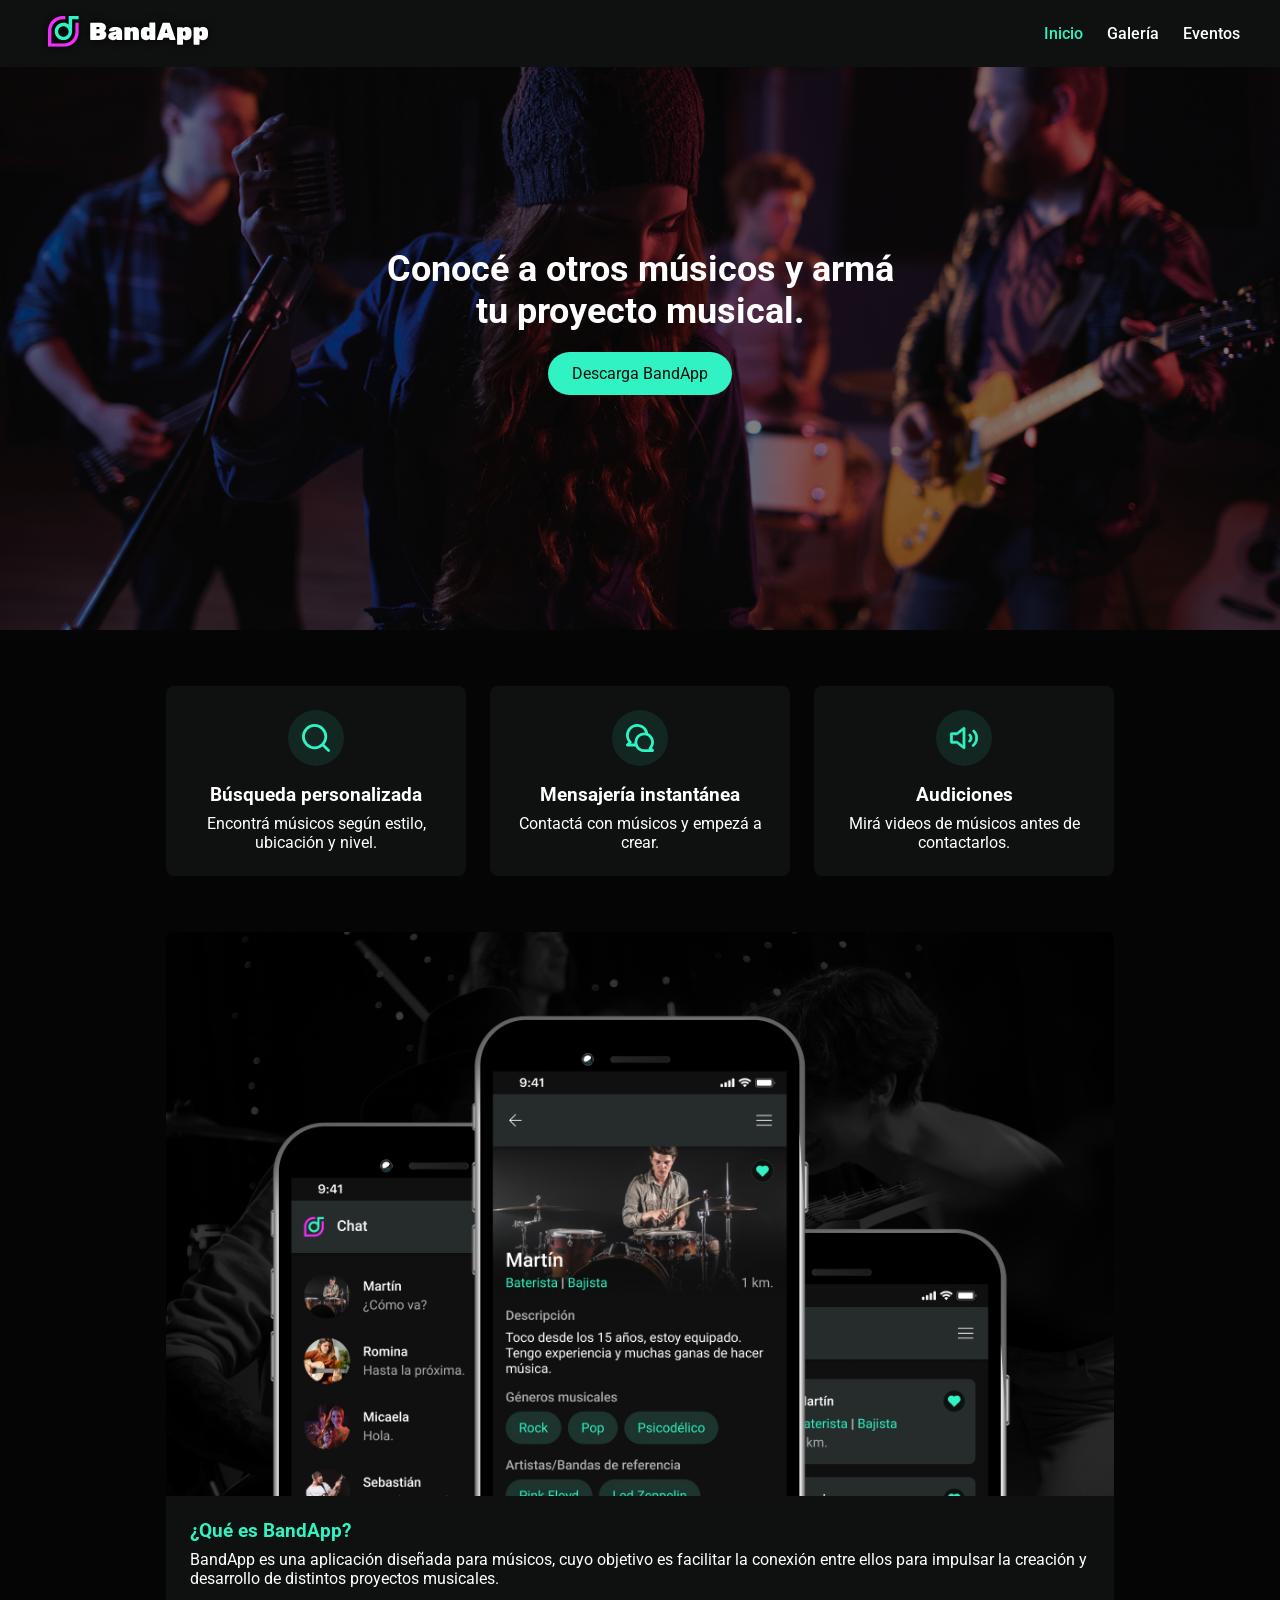
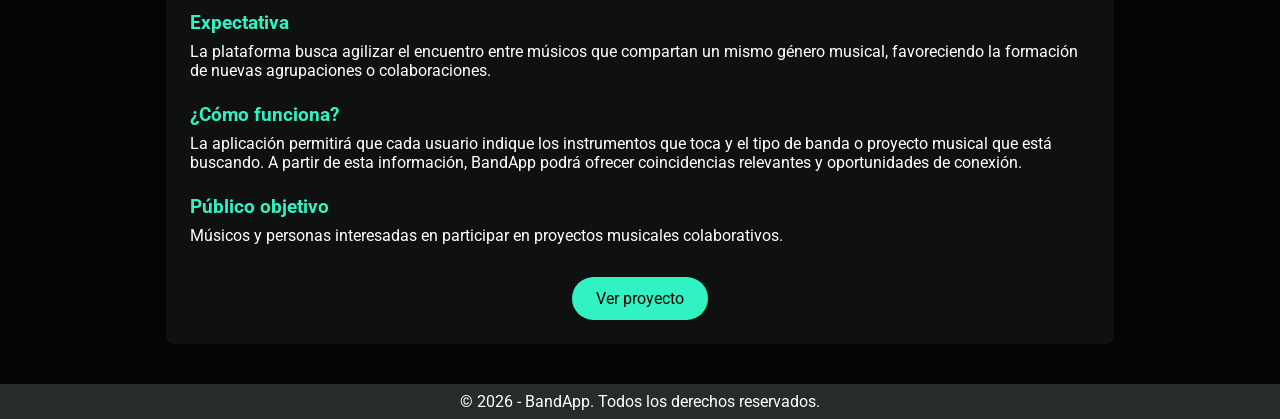
==== index.html @ 4aa21743 "Add files via upload" ====
<!DOCTYPE html>
<html lang="es">
<head>
  <meta charset="UTF-8" />
  <meta name="viewport" content="width=device-width, initial-scale=1.0"/>
  <link href="https://fonts.googleapis.com/css2?family=Roboto:ital,wght@0,100..900;1,100..900&display=swap" rel="stylesheet">
  <title>BandApp</title>
  <link rel="stylesheet" href="css/styles.css">
</head>
<body>

  <!-- HEADER -->
<header class="header">
  <nav class="nav">
    <div class="logo"> <img src="img/Logo.svg" alt="BandApp"></div>
    <ul class="nav-links">
      <li><a href="#" style="color:#30F2C3;">Inicio</a></li>
      <li><a href="sections/galeria.html">Galería</a></li>
      <li><a href="sections/eventos.html">Eventos</a></li>
    </ul>
  </nav>
</header>

<!-- BANNER -->
<section class="banner">
  <div class="banner-content">
    <h1>Conocé a otros músicos y armá tu proyecto musical.</h1>
    <a href="#" class="btn-primary">Descarga BandApp</a>
  </div>
</section>

<!-- CARDS -->
<section class="cards">
  <div class="card">
    <div class="icon"><img src="img/u_search.svg" alt="Búsqueda personalizada" width="56px"></div>
    <h3>Búsqueda personalizada</h3>
    <p>Encontrá músicos según estilo, ubicación y nivel.</p>
  </div>
  <div class="card">
    <div class="icon"> <img src="img/u_chat.svg" alt="Mensajería instantanea" width="56px"> </div>
    <h3>Mensajería instantánea</h3>
    <p>Contactá con músicos y empezá a crear.</p>
  </div>
  <div class="card">
    <div class="icon"> <img src="img/u_volume.svg" alt="Audiciones" width="56px"> </div>
    <h3>Audiciones</h3>
    <p>Mirá videos de músicos antes de contactarlos.</p>
  </div>
</section>

<!-- INFO -->
  <div class="info">
    <img id="mockup"src="img/mockup.jpg" alt="Mockup">
      <div class="info-text">
        <h3 id="info-title">¿Qué es BandApp?</h3>
        <p id="info-description">BandApp es una aplicación diseñada para músicos, cuyo objetivo es facilitar la conexión entre ellos para impulsar la creación y desarrollo de distintos proyectos musicales.</p>
        <h3 id="info-title">Expectativa</h3>
        <p id="info-description">La plataforma busca agilizar el encuentro entre músicos que compartan un mismo género musical, favoreciendo la formación de nuevas agrupaciones o colaboraciones.</p>
        <h3 id="info-title">¿Cómo funciona?</h3>
        <p id="info-description">La aplicación permitirá que cada usuario indique los instrumentos que toca y el tipo de banda o proyecto musical que está buscando. A partir de esta información, BandApp podrá ofrecer coincidencias relevantes y oportunidades de conexión.</p>
        <h3 id="info-title">Público objetivo</h3>
        <p id="info-description">Músicos y personas interesadas en participar en proyectos musicales colaborativos.</p>
      <div class="btn-project-div"><a href="https://www.behance.net/gallery/123194795/BandApp-Diseno-UX-UI" target="_blank" class="btn-project">Ver proyecto</a></div>
    </div>
  </div>

<!-- FOOTER -->
<footer class="footer">
  <p>© 2026 - BandApp. Todos los derechos reservados.</p>
</footer>

</body>
</html>
---- css/styles.css ----
* {
  margin: 0;
  padding: 0;
  box-sizing: border-box;
  font-family: "Roboto", sans-serif;
}

body {
  background-color: #050505;
}

/* HEADER */
.header {
  background: #0F1010;
  padding: 8px 40px;
  position: fixed;
  width: 100%;
}

.nav {
  display: flex;
  align-items: center;
  justify-content: space-between;
  position: relative;
}

.nav-links {
  display: flex;
  gap: 24px;
  list-style: none;
}

.nav-links a {
  color: #fff;
  text-decoration: none;
  font-weight: 500;
}

.nav-links a:hover {
  color: #30F2C3;
  text-decoration: none;
  font-weight: 500;
}

/* BANNER */
.banner {
  height: 70vh;
  background-image: linear-gradient(
      0deg,
      rgba(0,0,0,0.5),
      rgba(0,0,0,0.5)
  ),
  url("../img/hero.jpg");
  background-repeat: no-repeat;
  background-size: cover;
  background-position: center center;
  display: flex;
  align-items: center;
  justify-content: center;
}

.banner-content {
  padding: 40px;
  text-align: center;
  color: #fff;
  max-width: 600px;
}

.banner-content h1 {
  font-size: 36px;
  margin-bottom: 32px;
}

.btn-primary {
  background: #30F2C3;
  color: #0F1010;
  padding: 12px 24px;
  text-decoration: none;
  border-radius: 9999px;
}

.btn-primary:hover {
  background: #0ed8a5;
}

.btn-project-div {
  margin-top: 32px;
  width: 100%;
  display: flex;
  align-items: center;
  justify-content: center;
}

.btn-project {
  background: #30F2C3;
  color: #050505;
  padding: 12px 24px;
  text-decoration: none;
  border-radius: 9999px;
}

.btn-project:hover {
  background: #0ed8a5;
}

/* CARDS */
.cards {
  display: flex;
  gap: 24px;
  padding: 56px 24px;
  justify-content: center;
  background-color: #050505;
}

.card {
  background: #0F1010;
  color: #fff;
  padding: 24px;
  text-align: center;
  border-radius: 8px;
  width: 300px;
}

.icon {
  font-size: 40px;
  margin-bottom: 8px;
}

.card h3 {
  margin-bottom: 8px;
}

/* INFO */
.info {
  display: flex;
  align-items: center;
  background: #050505;
  align-items: center;
  display: flex;
  flex-direction: column;
  padding-left: 24px;
  padding-right: 24px;
}

#mockup {
  display: flex;
  border-radius: 8px 8px 0px 0px;
  width: 90%;
  max-width: 948px;
}

.info-text {
  background: #0F1010;
  color: #fff;
  padding-right: 24px;
  padding-left: 24px;
  padding-bottom: 24px;
  width: 90%;
  max-width: 948px;
  margin-bottom: 40px;
  border-radius: 0px 0px 8px 8px;
}

#info-title {
  padding-top: 24px;
  color: #30F2C3;
}

#info-description {
  padding-top: 8px;
}

/* GALERY */
#section-galery {
  display: flex;
  flex-direction: column;
  align-items: center;
  padding: 96px 24px 40px 24px;
  background: #050505;
}

.galery-list {
  display: flex;
  gap: 8px;
  justify-content: center;
  background-color: #050505;
  padding-bottom: 8px;
  width: 100%;
  max-width: 1500px;
  list-style: none;
}

#photo {
  width: 100%;
  height: 100%;
  border-radius: 8px;
  object-fit: cover;
}

/* EVENTS */
.events {
  padding: 96px 24px 24px 24px;
}

.two-events {
  display: flex;
  flex-direction: row;
  gap: 24px;
}

.event-content {
  padding-top: 80px;
  display: flex;
  flex-direction: row;
  padding: 24px;
  background-color: #0F1010;
  border-radius: 8px;
  margin-bottom: 24px;
  width: 50%;
}

#info-cta {
  display: flex;
  flex-direction: column;
  padding-left: 24px;
  justify-content: space-between;
}

.event-info {
  display: flex;
  flex-direction: column;
  color: #fff;
  list-style: none;
  gap: 8px;
  padding-top: 24px;
}

.flyer {
  width: 150px;
  min-width: 150px;
  height: 200px;
  min-height: 200px;
  object-fit: cover;
  border-radius: 8px;
}


/* FOOTER */
.footer {
  background: #262C2B;
  color: #fff;
  text-align: center;
  padding: 8px;
}

/* RESPONSIVE */
@media (max-width: 768px) {
  .header {
    position: static;
    width: 100%;
  }

  .nav {
    display: flex;
    flex-direction: column;
    align-items: center;
    
  }
  .nav-links {
    display: flex;
    flex-direction: row;
    align-items: center;
    position: relative;
    gap: 16px;
    left: 0;
    width: 100%;
    padding: 8px 0px;
  }

  .nav-links {
    display: flex;
    flex-direction: column;
    align-items: center;
  }

  .banner-content h1 {
    font-size: 24px;
  }

  .banner {
    height: 400px;
  }

  .cards {
    flex-direction: column;
    align-items: center;
    width: 100%;
    padding: 48px 24px;
  }

  .card {
    width: 100%;
    max-width: none;
  }
  
  .card p {
    margin-bottom: 0px;
  }

  .info {
    padding-top: 0px;
  }

  #mockup {
    width: 100%;
    padding: 0px;
    min-width: auto;
  }

  .info-text {
    width: 100%;
    min-width: auto;
  }

  #section-galery {
    padding: 24px;
  }

  .galery-list {
    display: flex;
    flex-direction: column;
    justify-content: center;
  }
  
  .event-content {
    display: flex;
    flex-direction: row;
    justify-content: left;
    width: 100%;
  }

  #photo {
    width: 100%;
    height: 400px;
    object-fit: cover;
  }
  .two-events {
    display: flex;
    flex-direction: column;
    gap: 0px;
  }

  .events {
    padding-top: 24px;
    padding-bottom: 16px;
  }
}
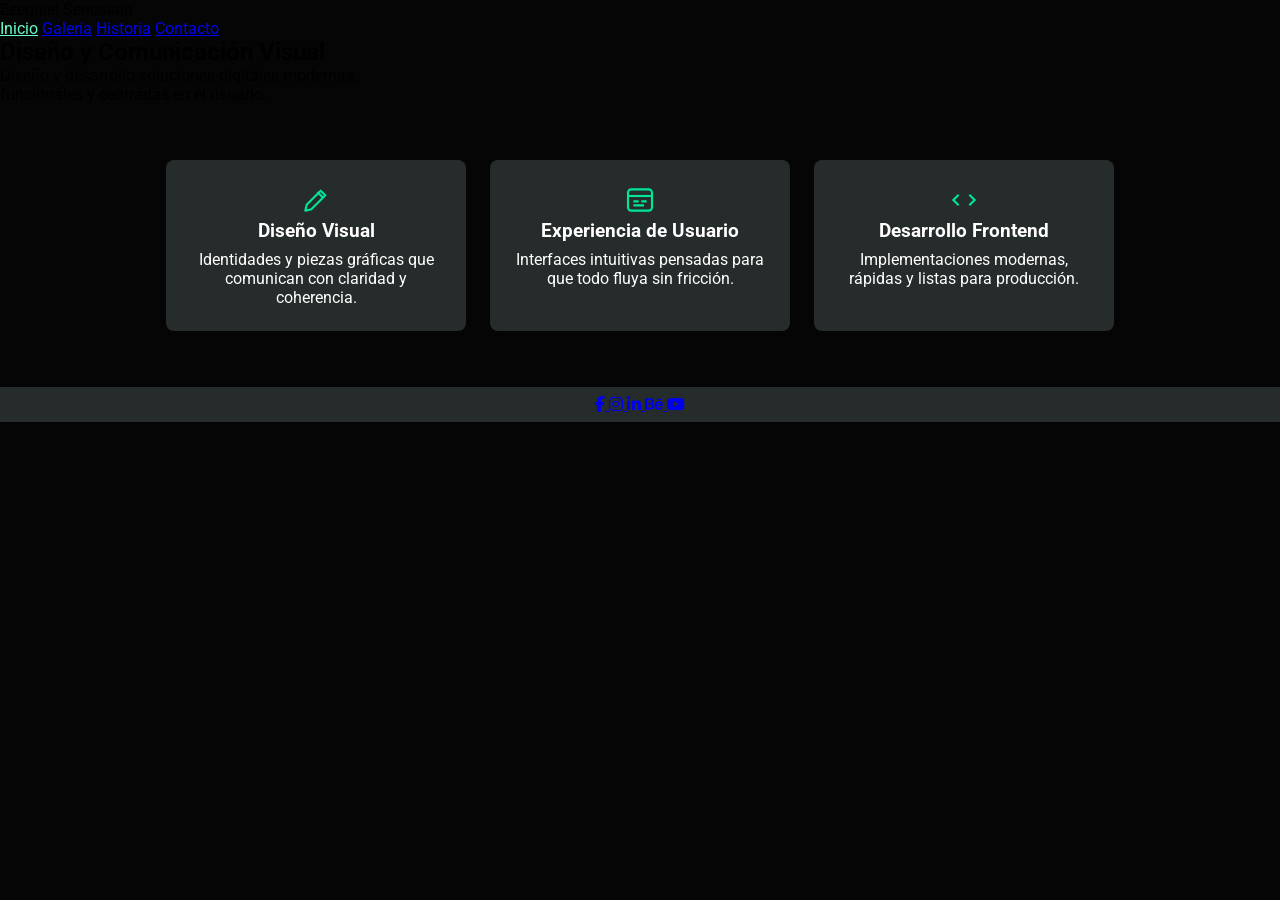
==== commit b524bc4b: "Update index.html" ====
--- a/index.html
+++ b/index.html
@@ -1,73 +1,105 @@
 <!DOCTYPE html>
 <html lang="es">
+
 <head>
-  <meta charset="UTF-8" />
-  <meta name="viewport" content="width=device-width, initial-scale=1.0"/>
-  <link href="https://fonts.googleapis.com/css2?family=Roboto:ital,wght@0,100..900;1,100..900&display=swap" rel="stylesheet">
-  <title>BandApp</title>
+  <meta charset="UTF-8">
+  <meta name="viewport" content="width=device-width, initial-scale=1.0">
+  <title>Ezequiel Senosiain</title>
+  <link href="https://fonts.googleapis.com/css2?family=Roboto:wght@300;400;500;700&display=swap" rel="stylesheet">
   <link rel="stylesheet" href="css/styles.css">
+  <link rel="stylesheet" href="https://cdnjs.cloudflare.com/ajax/libs/font-awesome/6.5.0/css/all.min.css">
 </head>
+
 <body>
+  <header class="navbar">
+    <div class="navbar__container">
+      <div class="navbar__logo">
+        Ezequiel Senosiain
+      </div>
+      <nav class="navbar__menu">
+        <a href="#" style="color:#66FFCC">Inicio</a>
+        <a href="sections/galeria.html">Galería</a>
+        <a href="sections/historia.html">Historia</a>
+        <a href="sections/contacto.html">Contacto</a>
+      </nav>
+      <div class="navbar__toggle">
+        <span></span>
+        <span></span>
+        <span></span>
+      </div>
+    </div>
+  </header>
 
-  <!-- HEADER -->
-<header class="header">
-  <nav class="nav">
-    <div class="logo"> <img src="img/Logo.svg" alt="BandApp"></div>
-    <ul class="nav-links">
-      <li><a href="#" style="color:#30F2C3;">Inicio</a></li>
-      <li><a href="sections/galeria.html">Galería</a></li>
-      <li><a href="sections/eventos.html">Eventos</a></li>
-    </ul>
-  </nav>
-</header>
+  <main>
+    <section class="hero">
+      <div class="hero__content">
+        <h1 class="hero__title">Diseño y Comunicación Visual</h1>
+        <p class="hero__text">Diseño y desarrollo soluciones digitales modernas,<br>funcionales y centradas en el usuario.</p>
+      </div>
+    </section>
 
-<!-- BANNER -->
-<section class="banner">
-  <div class="banner-content">
-    <h1>Conocé a otros músicos y armá tu proyecto musical.</h1>
-    <a href="#" class="btn-primary">Descarga BandApp</a>
-  </div>
-</section>
+    <section class="services">
+      <div class="cards">
 
-<!-- CARDS -->
-<section class="cards">
-  <div class="card">
-    <div class="icon"><img src="img/u_search.svg" alt="Búsqueda personalizada" width="56px"></div>
-    <h3>Búsqueda personalizada</h3>
-    <p>Encontrá músicos según estilo, ubicación y nivel.</p>
-  </div>
-  <div class="card">
-    <div class="icon"> <img src="img/u_chat.svg" alt="Mensajería instantanea" width="56px"> </div>
-    <h3>Mensajería instantánea</h3>
-    <p>Contactá con músicos y empezá a crear.</p>
-  </div>
-  <div class="card">
-    <div class="icon"> <img src="img/u_volume.svg" alt="Audiciones" width="56px"> </div>
-    <h3>Audiciones</h3>
-    <p>Mirá videos de músicos antes de contactarlos.</p>
-  </div>
-</section>
+        <div class="card">
+          <div class="icon-box">
+            <svg width="32" height="32" viewBox="0 0 24 24" fill="none">
+              <path d="M4 20L8.5 19L19 8.5L15.5 5L5 15.5L4 20Z" stroke="#00E699" stroke-width="1.6" stroke-linejoin="round" />
+              <path d="M13.5 6.5L17 10" stroke="#00E699" stroke-width="1.6" stroke-linecap="round" />
+            </svg>
+          </div>
+          <h3>Diseño Visual</h3>
+          <p>Identidades y piezas gráficas que comunican con claridad y coherencia.</p>
+        </div>
 
-<!-- INFO -->
-  <div class="info">
-    <img id="mockup"src="img/mockup.jpg" alt="Mockup">
-      <div class="info-text">
-        <h3 id="info-title">¿Qué es BandApp?</h3>
-        <p id="info-description">BandApp es una aplicación diseñada para músicos, cuyo objetivo es facilitar la conexión entre ellos para impulsar la creación y desarrollo de distintos proyectos musicales.</p>
-        <h3 id="info-title">Expectativa</h3>
-        <p id="info-description">La plataforma busca agilizar el encuentro entre músicos que compartan un mismo género musical, favoreciendo la formación de nuevas agrupaciones o colaboraciones.</p>
-        <h3 id="info-title">¿Cómo funciona?</h3>
-        <p id="info-description">La aplicación permitirá que cada usuario indique los instrumentos que toca y el tipo de banda o proyecto musical que está buscando. A partir de esta información, BandApp podrá ofrecer coincidencias relevantes y oportunidades de conexión.</p>
-        <h3 id="info-title">Público objetivo</h3>
-        <p id="info-description">Músicos y personas interesadas en participar en proyectos musicales colaborativos.</p>
-      <div class="btn-project-div"><a href="https://www.behance.net/gallery/123194795/BandApp-Diseno-UX-UI" target="_blank" class="btn-project">Ver proyecto</a></div>
+        <div class="card">
+          <div class="icon-box">
+            <svg width="32" height="32" viewBox="0 0 24 24" fill="none">
+              <rect x="3" y="4" width="18" height="16" rx="2.5" stroke="#00E699" stroke-width="1.6" />
+              <path d="M3 9H21" stroke="#00E699" stroke-width="1.6" />
+              <path d="M7 13H11M13 13H17M7 16H15" stroke="#00E699" stroke-width="1.6" />
+            </svg>
+          </div>
+          <h3>Experiencia de Usuario</h3>
+          <p>Interfaces intuitivas pensadas para que todo fluya sin fricción.</p>
+        </div>
+
+        <div class="card">
+          <div class="icon-box">
+            <svg width="32" height="32" viewBox="0 0 24 24" fill="none">
+              <path d="M8 8L4 12L8 16" stroke="#00E699" stroke-width="1.6" />
+              <path d="M16 8L20 12L16 16" stroke="#00E699" stroke-width="1.6" />
+            </svg>
+          </div>
+          <h3>Desarrollo Frontend</h3>
+          <p>Implementaciones modernas, rápidas y listas para producción.</p>
+        </div>
+
+      </div>
+    </section>
+  </main>
+
+  <footer class="footer">
+    <div class="footer__container">
+      <a href="https://www.facebook.com/ezequiel.senosiain/" target="_blank" class="footer__icon">
+        <i class="fab fa-facebook-f"></i>
+      </a>
+      <a href="https://www.instagram.com/ezesenosiain/" target="_blank" class="footer__icon">
+        <i class="fab fa-instagram"></i>
+      </a>
+      <a href="https://www.linkedin.com/in/ezequiel-senosiain/" target="_blank" class="footer__icon">
+        <i class="fab fa-linkedin-in"></i>
+      </a>
+      <a href="https://www.behance.net/ezesenosiain" target="_blank" class="footer__icon">
+        <i class="fab fa-behance"></i>
+      </a>
+      <a href="https://www.youtube.com/@ezesenosiain" target="_blank" class="footer__icon">
+        <i class="fab fa-youtube"></i>
+      </a>
     </div>
-  </div>
+  </footer>
 
-<!-- FOOTER -->
-<footer class="footer">
-  <p>© 2026 - BandApp. Todos los derechos reservados.</p>
-</footer>
+  <script src="js/script.js"></script>
+</body>
 
-</body>
 </html>
--- a/css/styles.css
+++ b/css/styles.css
@@ -11,10 +11,11 @@
 
 /* HEADER */
 .header {
-  background: #0F1010;
+  background: #262C2B;
   padding: 8px 40px;
   position: fixed;
   width: 100%;
+  box-shadow: 2px 2px 5px rgba(0,0,0,0.5);
 }
 
 .nav {
@@ -57,6 +58,7 @@
   display: flex;
   align-items: center;
   justify-content: center;
+  padding-top: 80px;
 }
 
 .banner-content {
@@ -73,10 +75,11 @@
 
 .btn-primary {
   background: #30F2C3;
-  color: #0F1010;
+  color: #262C2B;
   padding: 12px 24px;
   text-decoration: none;
   border-radius: 9999px;
+  border-style: none;
 }
 
 .btn-primary:hover {
@@ -113,7 +116,7 @@
 }
 
 .card {
-  background: #0F1010;
+  background: #262C2B;
   color: #fff;
   padding: 24px;
   text-align: center;
@@ -138,8 +141,8 @@
   align-items: center;
   display: flex;
   flex-direction: column;
-  padding-left: 24px;
-  padding-right: 24px;
+  padding-left: 16px;
+  padding-right: 16px;
 }
 
 #mockup {
@@ -150,7 +153,7 @@
 }
 
 .info-text {
-  background: #0F1010;
+  background: #262C2B;
   color: #fff;
   padding-right: 24px;
   padding-left: 24px;
@@ -213,7 +216,7 @@
   display: flex;
   flex-direction: row;
   padding: 24px;
-  background-color: #0F1010;
+  background-color: #262C2B;
   border-radius: 8px;
   margin-bottom: 24px;
   width: 50%;
@@ -250,13 +253,13 @@
   background: #262C2B;
   color: #fff;
   text-align: center;
-  padding: 8px;
+  padding: 8px 16px 8px 16px;
 }
 
 /* RESPONSIVE */
 @media (max-width: 768px) {
   .header {
-    position: static;
+    position: fixed;
     width: 100%;
   }
 
@@ -288,14 +291,15 @@
   }
 
   .banner {
-    height: 400px;
+    height: 600px;
+    padding-top: 200px;
   }
 
   .cards {
     flex-direction: column;
     align-items: center;
     width: 100%;
-    padding: 48px 24px;
+    padding: 48px 16px;
   }
 
   .card {
@@ -323,7 +327,7 @@
   }
 
   #section-galery {
-    padding: 24px;
+    padding: 208px 16px 24px 16px;
   }
 
   .galery-list {
@@ -332,6 +336,10 @@
     justify-content: center;
   }
   
+  .events {
+    padding: 208px 16px 16px 16px;
+  }
+
   .event-content {
     display: flex;
     flex-direction: row;
@@ -350,8 +358,8 @@
     gap: 0px;
   }
 
-  .events {
-    padding-top: 24px;
-    padding-bottom: 16px;
-  }
-}+  .flyer {
+    height: 250px;
+    min-height: 250px;
+  }
+}
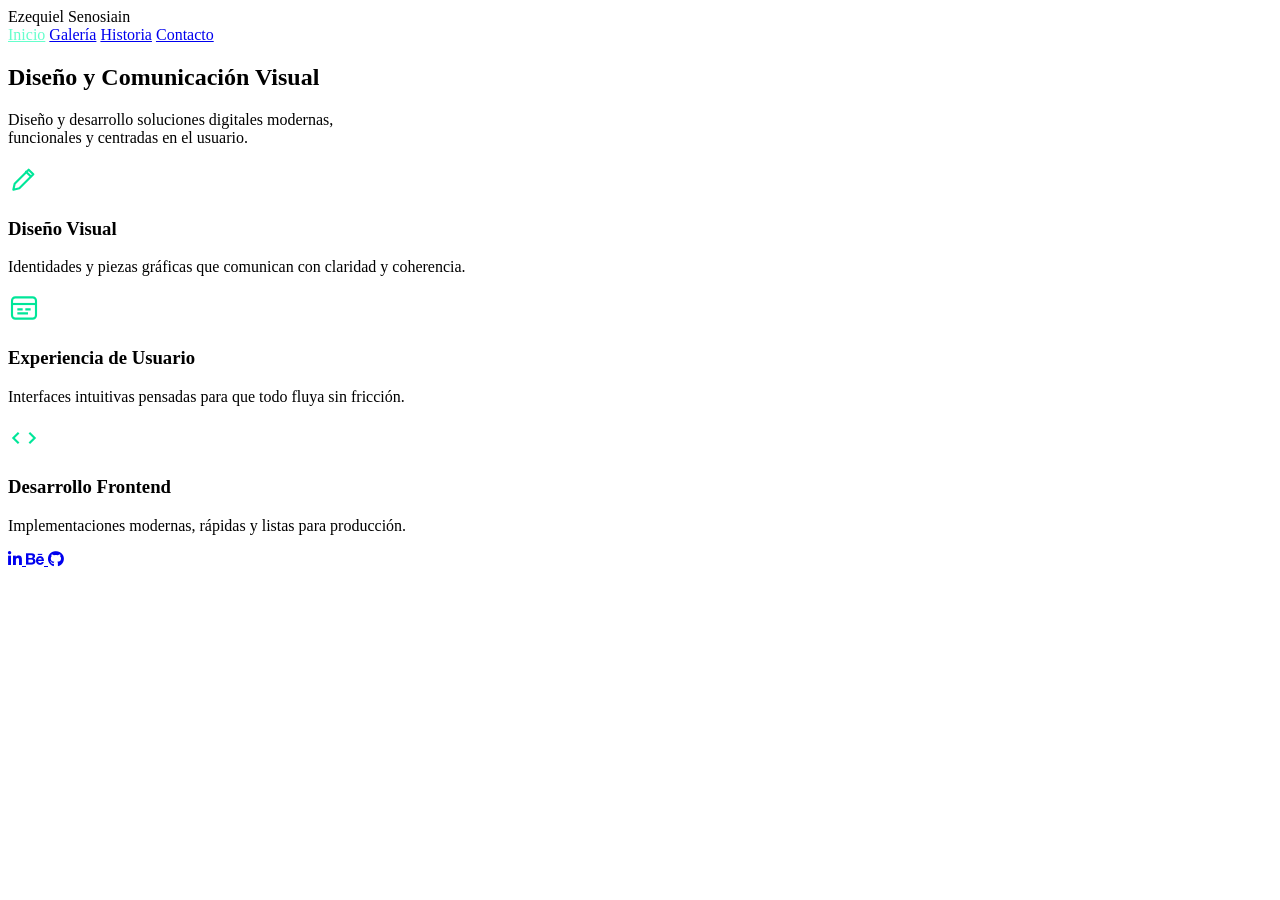
==== commit a4c53248: "Update index.html" ====
--- a/index.html
+++ b/index.html
@@ -79,27 +79,21 @@
     </section>
   </main>
 
-  <footer class="footer">
-    <div class="footer__container">
-      <a href="https://www.facebook.com/ezequiel.senosiain/" target="_blank" class="footer__icon">
-        <i class="fab fa-facebook-f"></i>
-      </a>
-      <a href="https://www.instagram.com/ezesenosiain/" target="_blank" class="footer__icon">
-        <i class="fab fa-instagram"></i>
-      </a>
-      <a href="https://www.linkedin.com/in/ezequiel-senosiain/" target="_blank" class="footer__icon">
-        <i class="fab fa-linkedin-in"></i>
-      </a>
-      <a href="https://www.behance.net/ezesenosiain" target="_blank" class="footer__icon">
-        <i class="fab fa-behance"></i>
-      </a>
-      <a href="https://www.youtube.com/@ezesenosiain" target="_blank" class="footer__icon">
-        <i class="fab fa-youtube"></i>
-      </a>
-    </div>
-  </footer>
+<footer class="footer">
+  <div class="footer__container">
+    <a href="https://www.linkedin.com/in/ezequiel-senosiain/" target="_blank" class="footer__icon">
+      <i class="fab fa-linkedin-in"></i>
+    </a>
+    <a href="https://www.behance.net/ezesenosiain" target="_blank" class="footer__icon">
+       <i class="fab fa-behance"></i>
+    </a>
+    <a href="https://github.com/ezesenosiain" target="_blank" class="footer__icon">
+      <i class="fab fa-github"></i>
+    </a>
+   </div>
+</footer>
 
-  <script src="js/script.js"></script>
+<script src="js/script.js"></script>
 </body>
 
 </html>
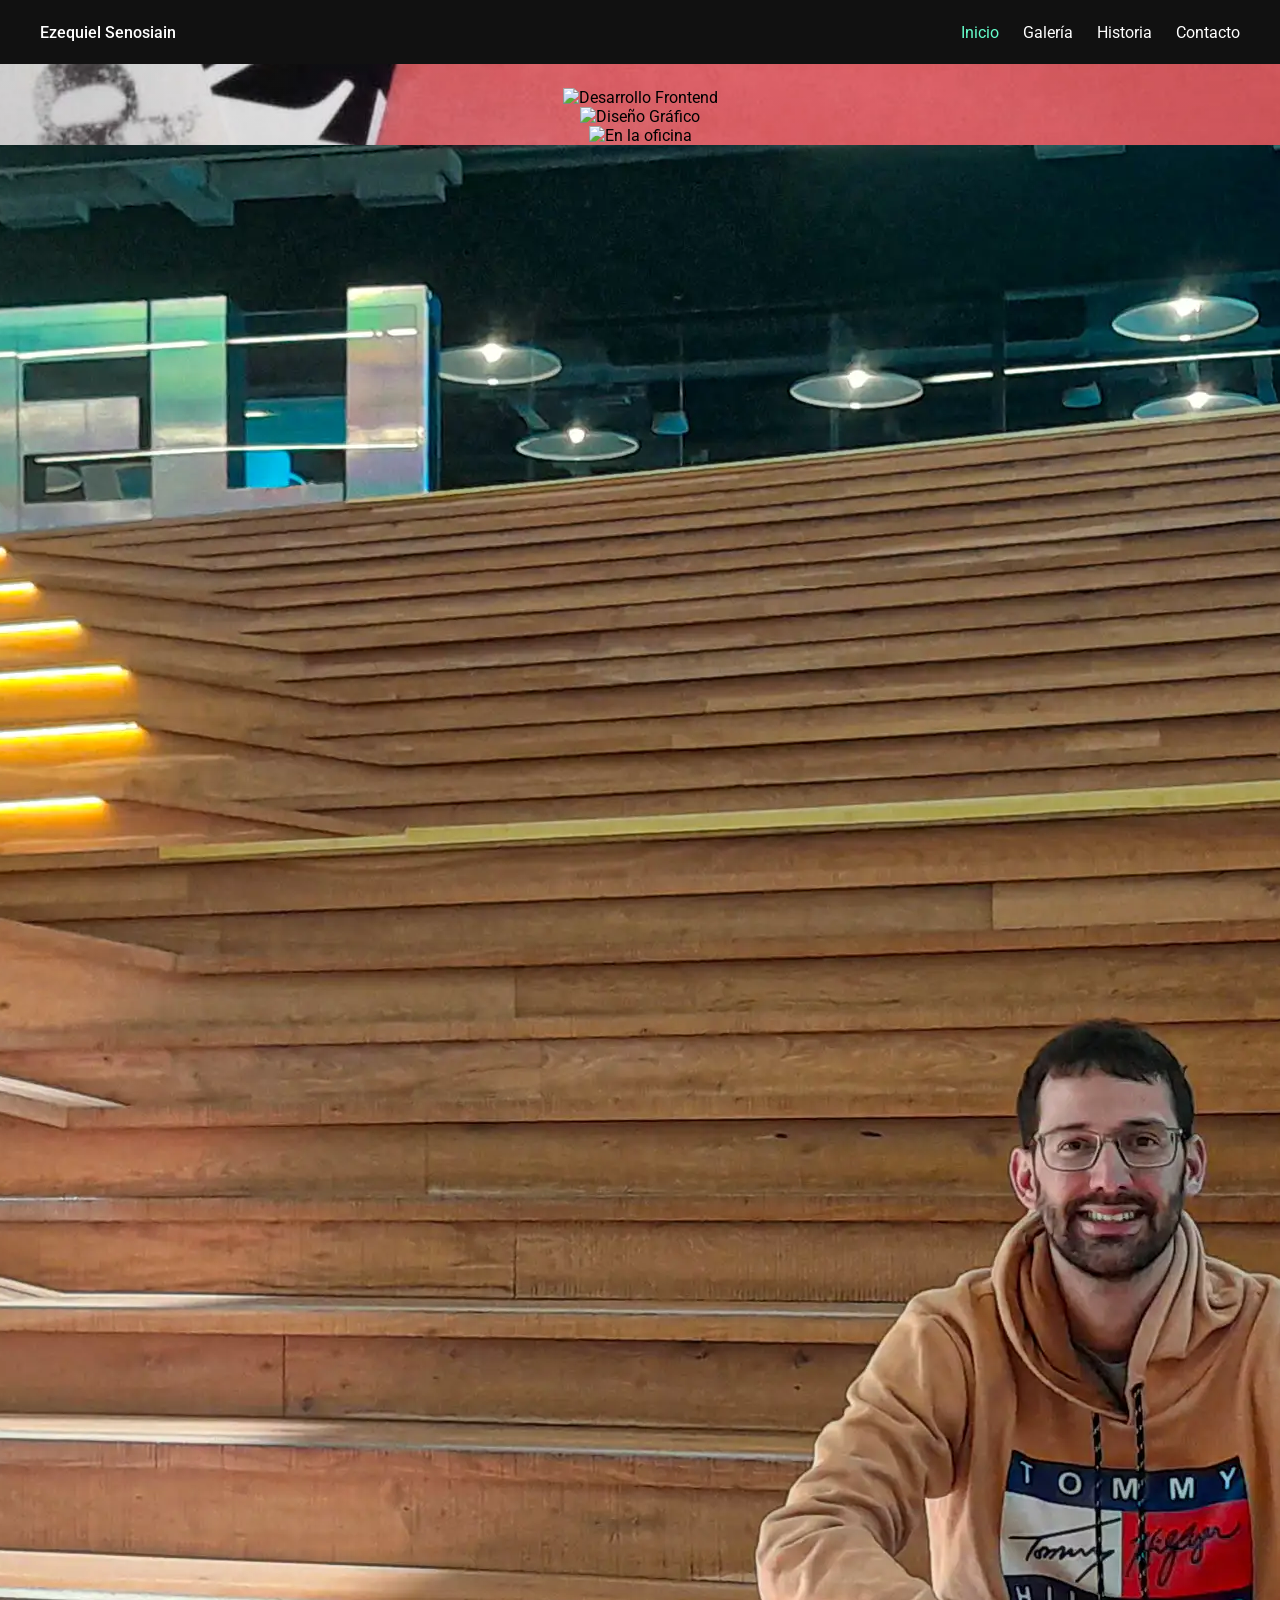
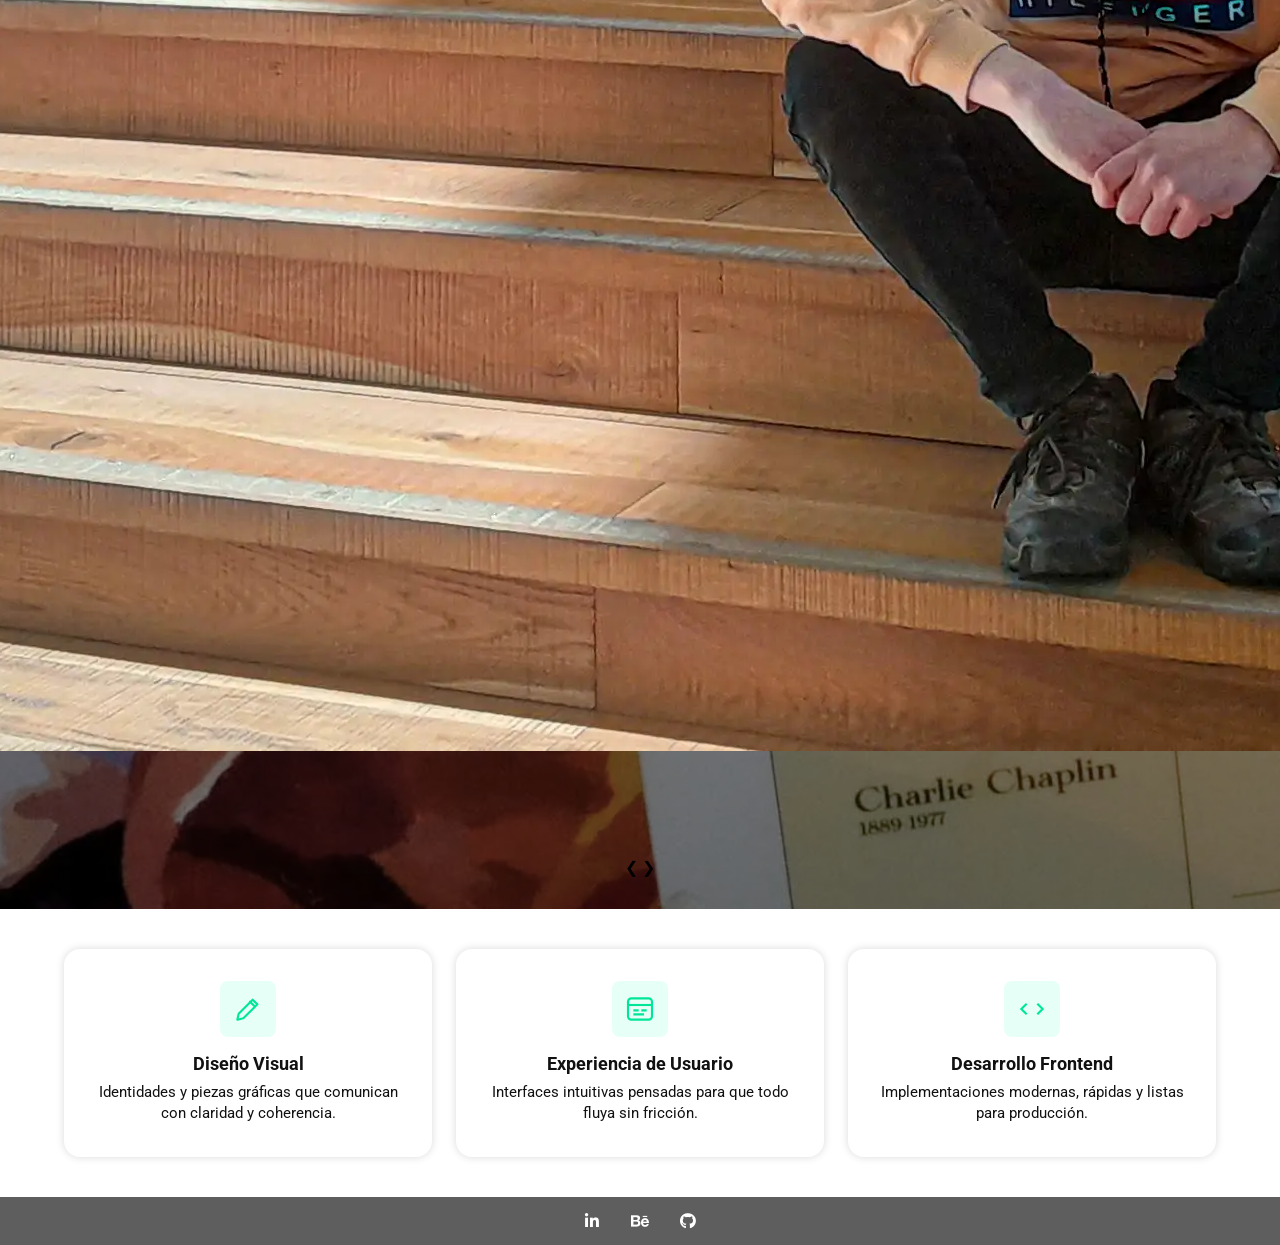
==== commit 02b124a2: "Update index.html" ====
--- a/index.html
+++ b/index.html
@@ -13,9 +13,7 @@
 <body>
   <header class="navbar">
     <div class="navbar__container">
-      <div class="navbar__logo">
-        Ezequiel Senosiain
-      </div>
+      <div class="navbar__logo">Ezequiel Senosiain</div>
       <nav class="navbar__menu">
         <a href="#" style="color:#66FFCC">Inicio</a>
         <a href="sections/galeria.html">Galería</a>
@@ -31,12 +29,41 @@
   </header>
 
   <main>
-    <section class="hero">
+<section class="hero">
+  <div class="hero__slider">
+
+    <div class="hero__slide active">
+      <img src="img/hero1.webp" alt="Desarrollo Frontend">
+    </div>
+
+    <div class="hero__slide">
+      <img src="img/hero2.webp" alt="Diseño Gráfico">
+    </div>
+
+    <div class="hero__slide">
+      <img src="img/hero3.webp" alt="En la oficina">
+    </div>
+    
+    <div class="hero__slide">
+      <img src="img/historia3.webp" alt="En Meli">
+    </div>
+
+    <div class="hero__overlay">
       <div class="hero__content">
         <h1 class="hero__title">Diseño y Comunicación Visual</h1>
-        <p class="hero__text">Diseño y desarrollo soluciones digitales modernas,<br>funcionales y centradas en el usuario.</p>
+        <p class="hero__text">
+          Diseño y desarrollo soluciones digitales modernas, funcionales y centradas en el usuario.
+        </p>
       </div>
-    </section>
+    </div>
+
+    <div class="hero__controls">
+      <span class="hero__prev">&#10094;</span>
+      <span class="hero__next">&#10095;</span>
+    </div>
+
+  </div>
+</section>
 
     <section class="services">
       <div class="cards">
@@ -79,21 +106,21 @@
     </section>
   </main>
 
-<footer class="footer">
-  <div class="footer__container">
-    <a href="https://www.linkedin.com/in/ezequiel-senosiain/" target="_blank" class="footer__icon">
-      <i class="fab fa-linkedin-in"></i>
-    </a>
-    <a href="https://www.behance.net/ezesenosiain" target="_blank" class="footer__icon">
-       <i class="fab fa-behance"></i>
-    </a>
-    <a href="https://github.com/ezesenosiain" target="_blank" class="footer__icon">
-      <i class="fab fa-github"></i>
-    </a>
-   </div>
-</footer>
+  <footer class="footer">
+    <div class="footer__container">
+      <a href="https://www.linkedin.com/in/ezequiel-senosiain/" target="_blank" class="footer__icon">
+        <i class="fab fa-linkedin-in"></i>
+      </a>
+      <a href="https://www.behance.net/ezesenosiain" target="_blank" class="footer__icon">
+        <i class="fab fa-behance"></i>
+      </a>
+      <a href="https://github.com/ezesenosiain" target="_blank" class="footer__icon">
+        <i class="fab fa-github"></i>
+      </a>
+    </div>
+  </footer>
 
-<script src="js/script.js"></script>
+  <script src="js/script.js"></script>
 </body>
 
 </html>
--- a/css/styles.css
+++ b/css/styles.css
@@ -0,0 +1,442 @@
+* {
+  margin: 0;
+  padding: 0;
+  box-sizing: border-box;
+}
+
+html,
+body {
+  height: 100%;
+}
+
+body {
+  font-family: 'Roboto', sans-serif;
+  display: flex;
+  flex-direction: column;
+}
+
+.navbar {
+  background-color: #111111;
+  height: 4rem;
+  padding: 0 2.5rem;
+  display: flex;
+  align-items: center;
+  position: fixed;
+  top: 0;
+  width: 100%;
+  z-index: 1000;
+  transition: transform 0.3s ease;
+}
+
+.navbar.hide {
+  transform: translateY(-100%);
+}
+
+.navbar__container {
+  width: 100%;
+  display: flex;
+  justify-content: space-between;
+  align-items: center;
+}
+
+.navbar__logo {
+  color: #FFFFFF;
+  font-size: 1rem;
+  font-weight: 500;
+}
+
+.navbar__menu {
+  display: flex;
+  gap: 1.5rem;
+  margin-left: auto;
+}
+
+.navbar__menu a {
+  color: #FFFFFF;
+  text-decoration: none;
+  font-size: 1rem;
+  transition: color 0.3s ease;
+}
+
+.navbar__menu a:hover {
+  color: #66FFCC;
+}
+
+.navbar__toggle {
+  display: none;
+  flex-direction: column;
+  cursor: pointer;
+  gap: 5px;
+}
+
+.navbar__toggle span {
+  width: 24px;
+  height: 2px;
+  background-color: #FFFFFF;
+  display: block;
+}
+
+main {
+  flex: 1;
+  margin-top: 3.5rem;
+}
+
+.hero {
+  min-height: calc(70vh - 56px - 80px);
+  background-image: linear-gradient(rgba(0,0,0,0.1),rgba(0,0,0,0.5)), url('../img/hero.webp');
+  background-size: cover;
+  background-position: center;
+  display: flex;
+  align-items: center;
+  justify-content: center;
+  text-align: center;
+  padding: 2rem;
+}
+
+.hero__content {
+  max-width: 600px;
+}
+
+.hero__title {
+  font-size: 3rem;
+  color: #FFFFFF;
+  margin-bottom: 0.5rem;
+}
+
+.hero__text {
+  font-size: 1.25rem;
+  color: #FFFFFF;
+}
+
+.services {
+  margin: 40px 0;
+}
+
+.cards {
+  display: grid;
+  grid-template-columns: repeat(3, 1fr);
+  gap: 24px;
+  max-width: 1200px;
+  margin: 0 auto;
+  padding: 0 24px;
+}
+
+.card {
+  background-color: #FFFFFF;
+  border-radius: 16px;
+  padding: 32px 24px;
+  text-align: center;
+  color: #111111;
+  box-shadow: 0px 0px 8px rgba(0, 0, 0, 0.15);
+}
+
+.icon-box {
+  width: 56px;
+  height: 56px;
+  background-color: #E6FFF7;
+  border-radius: 8px;
+  display: flex;
+  align-items: center;
+  justify-content: center;
+  margin: 0 auto 16px auto;
+}
+
+.card h3 {
+  margin-bottom: 8px;
+  font-size: 1.125rem;
+}
+
+.card p {
+  font-size: 0.95rem;
+  line-height: 1.4;
+}
+
+.gallery {
+  margin: 40px 0;
+}
+
+.gallery__title {
+  text-align: center;
+  color: #111111;
+  margin-bottom: 32px;
+  font-size: 2rem;
+}
+
+.gallery__grid {
+  display: grid;
+  grid-template-columns: repeat(3, 1fr);
+  gap: 24px;
+  max-width: 1200px;
+  margin: 0 auto;
+  padding: 0 24px;
+}
+
+.gallery-card {
+  background-color: #FFFFFF;
+  border-radius: 16px;
+  padding: 16px;
+  text-align: center;
+  color: #111111;
+  box-shadow: 0px 0px 8px rgba(0, 0, 0, 0.15);
+}
+
+.gallery-card__image {
+  width: 100%;
+  aspect-ratio: 1 / 1;
+  overflow: hidden;
+  border-radius: 8px;
+  margin-bottom: 16px;
+}
+
+.gallery-card__image img {
+  width: 100%;
+  height: 100%;
+  object-fit: cover;
+  transition: transform 0.4s ease;
+}
+
+.gallery-card__image:hover img {
+  transform: scale(1.05);
+}
+
+.gallery-card h3 {
+  margin-bottom: 8px;
+  font-size: 1.125rem;
+}
+
+.gallery-card p {
+  font-size: 0.95rem;
+  line-height: 1.4;
+  margin-bottom: 16px;
+}
+
+.gallery-card__button {
+  display: block;
+  width: 100%;
+  height: 48px;
+  background-color: #00CC88;
+  color: #FFFFFF;
+  text-decoration: none;
+  border-radius: 8px;
+  line-height: 48px;
+  transition: background-color 0.3s ease;
+}
+
+.gallery-card__button:hover {
+  background-color: #00E699;
+}
+
+.lightbox {
+  position: fixed;
+  top: 0;
+  left: 0;
+  width: 100%;
+  height: 100%;
+  background-color: rgba(0, 0, 0, 0.8);
+  display: none;
+  align-items: center;
+  justify-content: center;
+  z-index: 2000;
+  padding: 24px;
+}
+
+.lightbox.active {
+  display: flex;
+}
+
+.lightbox__image {
+  max-width: 100%;
+  max-height: 80vh;
+  border-radius: 8px;
+}
+
+.lightbox__close {
+  position: absolute;
+  top: 16px;
+  right: 20px;
+  font-size: 2rem;
+  color: #FFFFFF;
+  cursor: pointer;
+}
+
+.history {
+  margin: 40px 0;
+}
+
+.history__title {
+  text-align: center;
+  color: #111111;
+  margin-bottom: 32px;
+  font-size: 2rem;
+}
+
+.history__container {
+  max-width: 1200px;
+  margin: 0 auto;
+  padding: 0 24px;
+}
+
+.history__cover {
+  width: 100%;
+  margin-bottom: 32px;
+}
+
+.history__cover img {
+  width: 100%;
+  height: 300px;
+  object-fit: cover;
+  border-radius: 8px;
+  display: block;
+}
+
+.history__bio {
+  display: flex;
+  align-items: flex-start;
+  gap: 24px;
+  margin: 0 auto 32px auto;
+  max-width: 700px;
+}
+
+.history__avatar {
+  width: 136px;
+  height: 136px;
+  flex-shrink: 0;
+}
+
+.history__avatar img {
+  width: 100%;
+  height: 100%;
+  border-radius: 50%;
+  object-fit: cover;
+}
+
+.history__text {
+  max-width: 600px;
+}
+
+.history__text p {
+  font-size: 0.95rem;
+  line-height: 1.5;
+  color: #111111;
+}
+
+.history__gallery {
+  display: grid;
+  grid-template-columns: repeat(3, 1fr);
+  gap: 24px;
+}
+
+.history__gallery img {
+  width: 100%;
+  height: 200px;
+  aspect-ratio: 1 / 1;
+  object-fit: cover;
+  border-radius: 8px;
+}
+
+.footer {
+  background-color: #5E5E5E;
+  padding: 0.5rem 0;
+  display: flex;
+  justify-content: center;
+}
+
+.footer__container {
+  display: flex;
+  gap: 1rem;
+}
+
+.footer__icon {
+  width: 32px;
+  height: 32px;
+  display: flex;
+  align-items: center;
+  justify-content: center;
+  color: #FFFFFF;
+  text-decoration: none;
+  border-radius: 50%;
+  transition: all 0.3s ease;
+  font-size: 1rem;
+}
+
+.footer__icon:hover {
+  background-color: #FFFFFF;
+  color: #5E5E5E;
+}
+
+@media (max-width: 1024px) {
+  .navbar {
+    padding: 0 1.5rem;
+  }
+
+  .navbar__menu {
+    gap: 1rem;
+  }
+}
+
+.hero__title {
+  font-size: 2.5rem;
+}
+
+@media (max-width: 768px) {
+  .navbar__menu {
+    display: none;
+  }
+
+  .navbar__toggle {
+    display: flex;
+  }
+
+  .navbar__menu.active {
+    display: flex;
+    position: absolute;
+    top: 3.5rem;
+    left: 0;
+    width: 100%;
+    background-color: #111111;
+    flex-direction: column;
+    align-items: center;
+    gap: 1.5rem;
+    padding: 1.5rem 0;
+  }
+
+  .hero {
+    padding: 1.5rem;
+  }
+
+  .hero__title {
+    font-size: 2rem;
+  }
+
+  .hero__text {
+    font-size: 1rem;
+  }
+
+  .cards {
+    grid-template-columns: 1fr;
+    gap: 24px;
+    padding: 0 1.5rem;
+  }
+
+  .card {
+    padding: 24px;
+  }
+
+  .gallery__grid {
+  grid-template-columns: 1fr;
+  gap: 24px;
+  padding: 0 1.5rem;
+}
+
+  .history__bio {
+    flex-direction: column;
+    align-items: center;
+    text-align: center;
+  }
+
+  .history__gallery {
+    grid-template-columns: 1fr;
+  }
+}
+
+
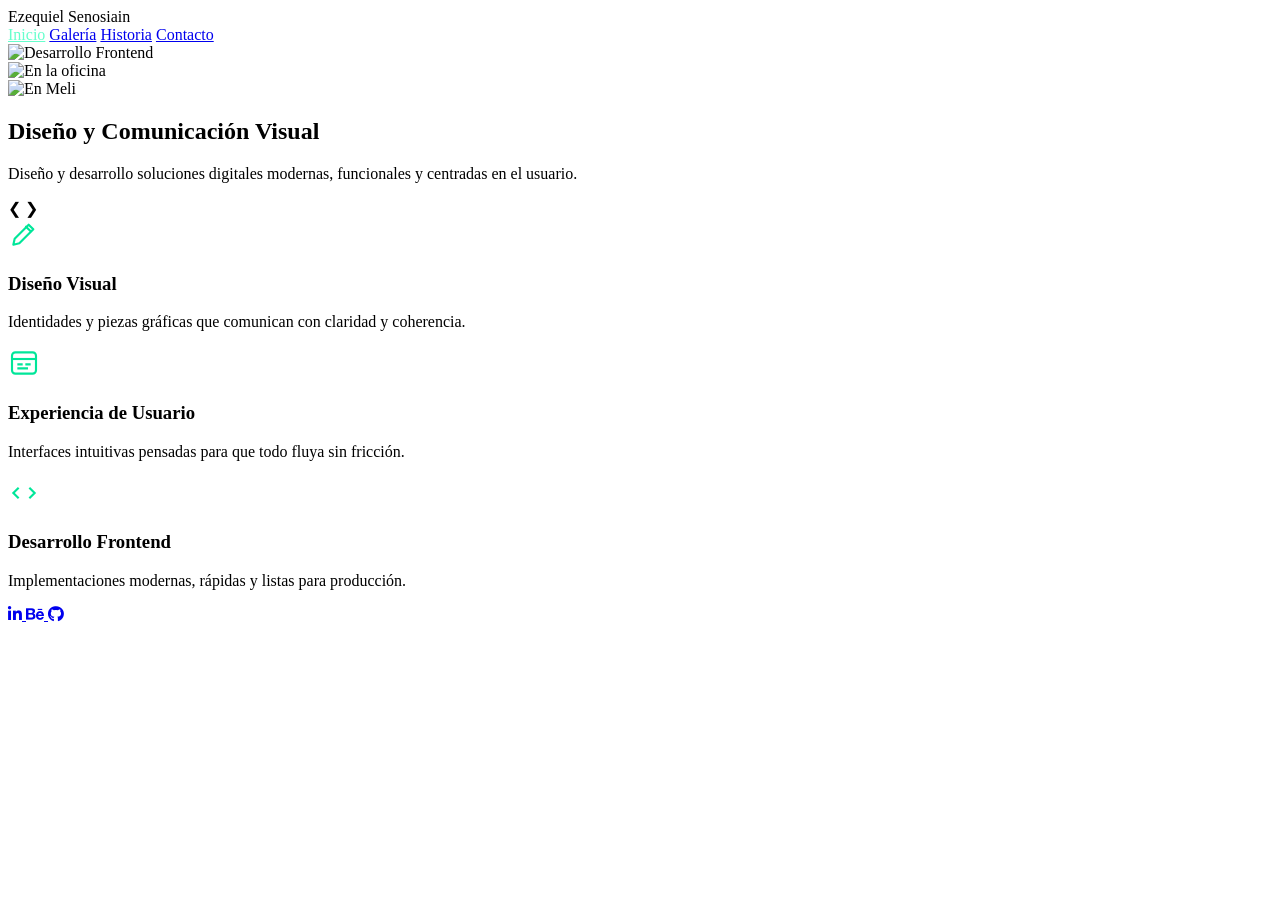
==== commit 5dbb9e2e: "Update index.html" ====
--- a/index.html
+++ b/index.html
@@ -34,10 +34,6 @@
 
     <div class="hero__slide active">
       <img src="img/hero1.webp" alt="Desarrollo Frontend">
-    </div>
-
-    <div class="hero__slide">
-      <img src="img/hero2.webp" alt="Diseño Gráfico">
     </div>
 
     <div class="hero__slide">
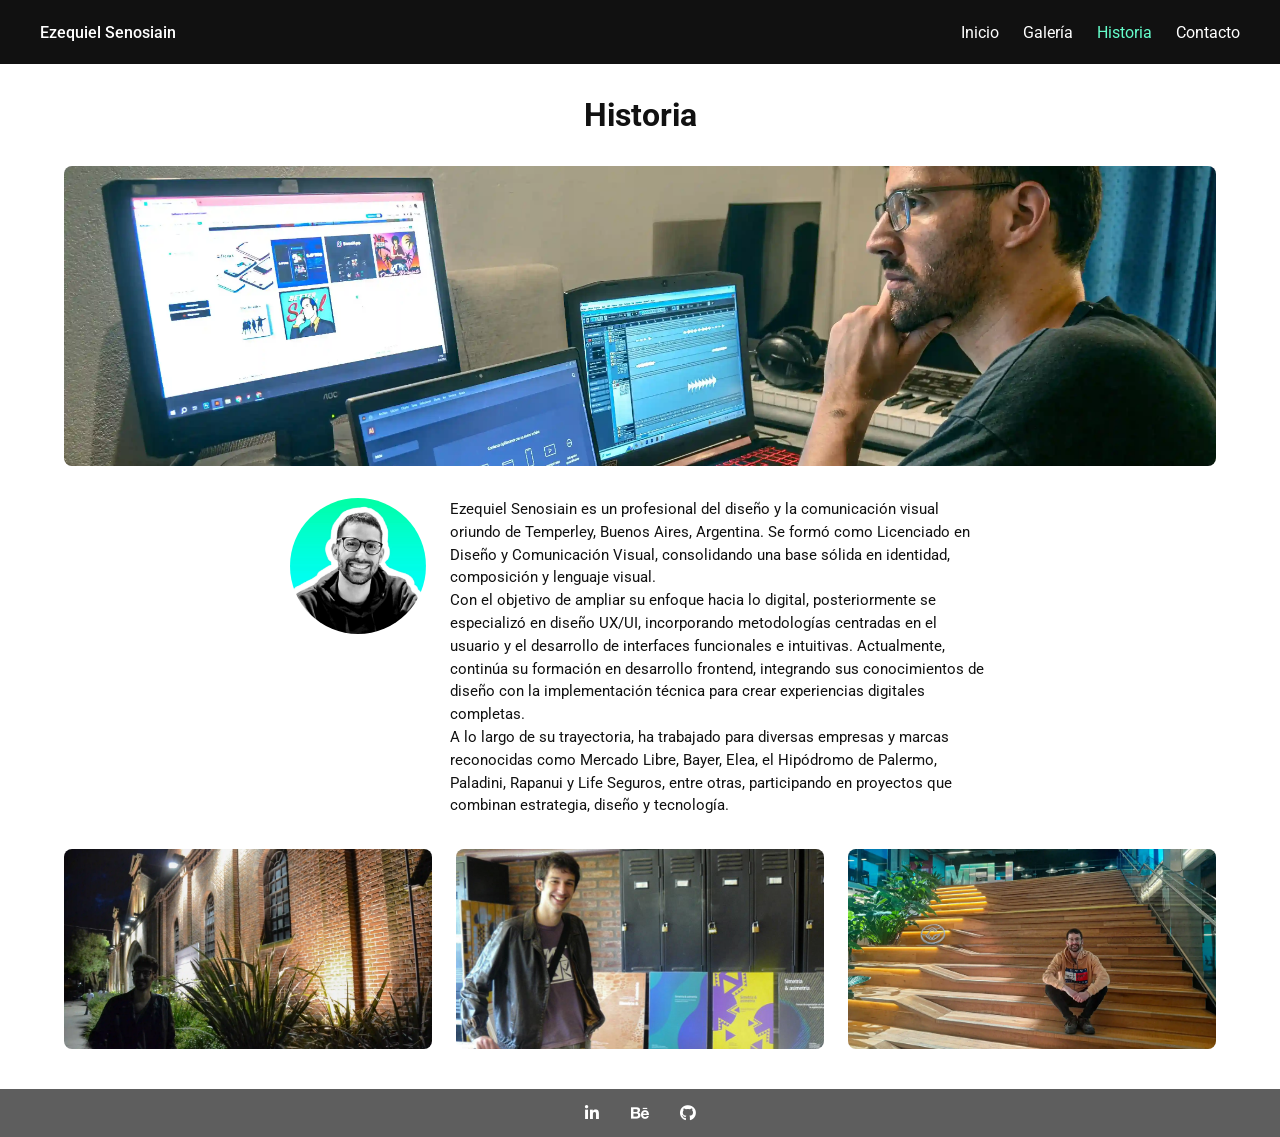
==== commit cd7a8343: "Update index.html" ====
--- a/index.html
+++ b/index.html
@@ -6,19 +6,21 @@
   <meta name="viewport" content="width=device-width, initial-scale=1.0">
   <title>Ezequiel Senosiain</title>
   <link href="https://fonts.googleapis.com/css2?family=Roboto:wght@300;400;500;700&display=swap" rel="stylesheet">
-  <link rel="stylesheet" href="css/styles.css">
+  <link rel="stylesheet" href="../css/styles.css">
   <link rel="stylesheet" href="https://cdnjs.cloudflare.com/ajax/libs/font-awesome/6.5.0/css/all.min.css">
 </head>
 
 <body>
   <header class="navbar">
     <div class="navbar__container">
-      <div class="navbar__logo">Ezequiel Senosiain</div>
+      <div class="navbar__logo">
+        Ezequiel Senosiain
+      </div>
       <nav class="navbar__menu">
-        <a href="#" style="color:#66FFCC">Inicio</a>
-        <a href="sections/galeria.html">Galería</a>
-        <a href="sections/historia.html">Historia</a>
-        <a href="sections/contacto.html">Contacto</a>
+        <a href="../index.html">Inicio</a>
+        <a href="../sections/galeria.html">Galería</a>
+        <a href="#" style="color:#66FFCC">Historia</a>
+        <a href="../sections/contacto.html">Contacto</a>
       </nav>
       <div class="navbar__toggle">
         <span></span>
@@ -28,95 +30,52 @@
     </div>
   </header>
 
-  <main>
-<section class="hero">
-  <div class="hero__slider">
+<main>
+  <section class="history">
+    <h1 class="history__title">Historia</h1>
 
-    <div class="hero__slide active">
-      <img src="img/hero1.webp" alt="Desarrollo Frontend">
+    <div class="history__container">
+
+      <div class="history__cover">
+        <img src="../img/bannerhistoria.webp" alt="Historia">
+      </div>
+
+      <div class="history__bio">
+        <div class="history__avatar">
+          <img src="../img/profile.webp" alt="Perfil">
+        </div>
+        <div class="history__text">
+          <p>
+            Ezequiel Senosiain es un profesional del diseño y la comunicación visual oriundo de Temperley, Buenos Aires, Argentina. Se formó como Licenciado en Diseño y Comunicación Visual, consolidando una base sólida en identidad, composición y lenguaje visual.<br>Con el objetivo de ampliar su enfoque hacia lo digital, posteriormente se especializó en diseño UX/UI, incorporando metodologías centradas en el usuario y el desarrollo de interfaces funcionales e intuitivas. Actualmente, continúa su formación en desarrollo frontend, integrando sus conocimientos de diseño con la implementación técnica para crear experiencias digitales completas.<br>A lo largo de su trayectoria, ha trabajado para diversas empresas y marcas reconocidas como Mercado Libre, Bayer, Elea, el Hipódromo de Palermo, Paladini, Rapanui y Life Seguros, entre otras, participando en proyectos que combinan estrategia, diseño y tecnología.
+          </p>
+        </div>
+      </div>
+
+      <div class="history__gallery">
+        <img src="../img/historia1.webp" alt="Historia">
+        <img src="../img/historia2.webp" alt="Historia">
+        <img src="../img/historia3.webp" alt="Historia">
+      </div>
+
     </div>
+  </section>
+</main>
 
-    <div class="hero__slide">
-      <img src="img/hero3.webp" alt="En la oficina">
-    </div>
-    
-    <div class="hero__slide">
-      <img src="img/historia3.webp" alt="En Meli">
-    </div>
+<footer class="footer">
+  <div class="footer__container">
+    <a href="https://www.linkedin.com/in/ezequiel-senosiain/" target="_blank" class="footer__icon">
+      <i class="fab fa-linkedin-in"></i>
+    </a>
+    <a href="https://www.behance.net/ezesenosiain" target="_blank" class="footer__icon">
+       <i class="fab fa-behance"></i>
+    </a>
+    <a href="https://github.com/ezesenosiain" target="_blank" class="footer__icon">
+      <i class="fab fa-github"></i>
+    </a>
+   </div>
+</footer>
 
-    <div class="hero__overlay">
-      <div class="hero__content">
-        <h1 class="hero__title">Diseño y Comunicación Visual</h1>
-        <p class="hero__text">
-          Diseño y desarrollo soluciones digitales modernas, funcionales y centradas en el usuario.
-        </p>
-      </div>
-    </div>
-
-    <div class="hero__controls">
-      <span class="hero__prev">&#10094;</span>
-      <span class="hero__next">&#10095;</span>
-    </div>
-
-  </div>
-</section>
-
-    <section class="services">
-      <div class="cards">
-
-        <div class="card">
-          <div class="icon-box">
-            <svg width="32" height="32" viewBox="0 0 24 24" fill="none">
-              <path d="M4 20L8.5 19L19 8.5L15.5 5L5 15.5L4 20Z" stroke="#00E699" stroke-width="1.6" stroke-linejoin="round" />
-              <path d="M13.5 6.5L17 10" stroke="#00E699" stroke-width="1.6" stroke-linecap="round" />
-            </svg>
-          </div>
-          <h3>Diseño Visual</h3>
-          <p>Identidades y piezas gráficas que comunican con claridad y coherencia.</p>
-        </div>
-
-        <div class="card">
-          <div class="icon-box">
-            <svg width="32" height="32" viewBox="0 0 24 24" fill="none">
-              <rect x="3" y="4" width="18" height="16" rx="2.5" stroke="#00E699" stroke-width="1.6" />
-              <path d="M3 9H21" stroke="#00E699" stroke-width="1.6" />
-              <path d="M7 13H11M13 13H17M7 16H15" stroke="#00E699" stroke-width="1.6" />
-            </svg>
-          </div>
-          <h3>Experiencia de Usuario</h3>
-          <p>Interfaces intuitivas pensadas para que todo fluya sin fricción.</p>
-        </div>
-
-        <div class="card">
-          <div class="icon-box">
-            <svg width="32" height="32" viewBox="0 0 24 24" fill="none">
-              <path d="M8 8L4 12L8 16" stroke="#00E699" stroke-width="1.6" />
-              <path d="M16 8L20 12L16 16" stroke="#00E699" stroke-width="1.6" />
-            </svg>
-          </div>
-          <h3>Desarrollo Frontend</h3>
-          <p>Implementaciones modernas, rápidas y listas para producción.</p>
-        </div>
-
-      </div>
-    </section>
-  </main>
-
-  <footer class="footer">
-    <div class="footer__container">
-      <a href="https://www.linkedin.com/in/ezequiel-senosiain/" target="_blank" class="footer__icon">
-        <i class="fab fa-linkedin-in"></i>
-      </a>
-      <a href="https://www.behance.net/ezesenosiain" target="_blank" class="footer__icon">
-        <i class="fab fa-behance"></i>
-      </a>
-      <a href="https://github.com/ezesenosiain" target="_blank" class="footer__icon">
-        <i class="fab fa-github"></i>
-      </a>
-    </div>
-  </footer>
-
-  <script src="js/script.js"></script>
+<script src="../js/script.js"></script>
 </body>
 
 </html>
--- a/css/styles.css
+++ b/css/styles.css
@@ -0,0 +1,491 @@
+* {
+  margin: 0;
+  padding: 0;
+  box-sizing: border-box;
+}
+
+html,
+body {
+  height: 100%;
+}
+
+body {
+  font-family: 'Roboto', sans-serif;
+  display: flex;
+  flex-direction: column;
+}
+
+.navbar {
+  background-color: #111111;
+  height: 4rem;
+  padding: 0 2.5rem;
+  display: flex;
+  align-items: center;
+  position: fixed;
+  top: 0;
+  width: 100%;
+  z-index: 1000;
+  transition: transform 0.3s ease;
+}
+
+.navbar.hide {
+  transform: translateY(-100%);
+}
+
+.navbar__container {
+  width: 100%;
+  display: flex;
+  justify-content: space-between;
+  align-items: center;
+}
+
+.navbar__logo {
+  color: #FFFFFF;
+  font-size: 1rem;
+  font-weight: 500;
+}
+
+.navbar__menu {
+  display: flex;
+  gap: 1.5rem;
+  margin-left: auto;
+}
+
+.navbar__menu a {
+  color: #FFFFFF;
+  text-decoration: none;
+  font-size: 1rem;
+  transition: color 0.3s ease;
+}
+
+.navbar__menu a:hover {
+  color: #66FFCC;
+}
+
+.navbar__toggle {
+  display: none;
+  flex-direction: column;
+  cursor: pointer;
+  gap: 5px;
+}
+
+.navbar__toggle span {
+  width: 24px;
+  height: 2px;
+  background-color: #FFFFFF;
+  display: block;
+}
+
+main {
+  flex: 1;
+  margin-top: 3.5rem;
+}
+
+.hero {
+  height: 70vh;
+  min-height: 400px;
+  position: relative;
+  overflow: hidden;
+}
+
+.hero__slider {
+  width: 100%;
+  height: 100%;
+  position: relative;
+}
+
+.hero__slide {
+  position: absolute;
+  inset: 0;
+  opacity: 0;
+  transition: opacity 0.6s ease;
+}
+
+.hero__slide.active {
+  opacity: 1;
+}
+
+.hero__slide img {
+  width: 100%;
+  height: 100%;
+  object-fit: cover;
+}
+
+.hero__overlay {
+  position: absolute;
+  inset: 0;
+  background: linear-gradient(rgba(0,0,0,0.1), rgba(0,0,0,0.5));
+  display: flex;
+  align-items: center;
+  justify-content: center;
+  text-align: center;
+  padding: 2rem;
+  z-index: 2;
+}
+
+.hero__content {
+  max-width: 600px;
+}
+
+.hero__title {
+  font-size: 3rem;
+  color: #FFFFFF;
+  margin-bottom: 0.5rem;
+}
+
+.hero__text {
+  font-size: 1.25rem;
+  color: #FFFFFF;
+}
+
+.hero__controls {
+  position: absolute;
+  top: 50%;
+  width: 100%;
+  display: flex;
+  justify-content: space-between;
+  transform: translateY(-50%);
+  padding: 0 16px;
+  z-index: 3;
+}
+
+.hero__prev,
+.hero__next {
+  font-size: 2rem;
+  color: #FFFFFF;
+  cursor: pointer;
+  user-select: none;
+}
+
+.services {
+  margin: 40px 0;
+}
+
+.cards {
+  display: grid;
+  grid-template-columns: repeat(3, 1fr);
+  gap: 24px;
+  max-width: 1200px;
+  margin: 0 auto;
+  padding: 0 24px;
+}
+
+.card {
+  background-color: #FFFFFF;
+  border-radius: 16px;
+  padding: 32px 24px;
+  text-align: center;
+  color: #111111;
+  box-shadow: 0px 0px 8px rgba(0, 0, 0, 0.15);
+}
+
+.icon-box {
+  width: 56px;
+  height: 56px;
+  background-color: #E6FFF7;
+  border-radius: 8px;
+  display: flex;
+  align-items: center;
+  justify-content: center;
+  margin: 0 auto 16px auto;
+}
+
+.card h3 {
+  margin-bottom: 8px;
+  font-size: 1.125rem;
+}
+
+.card p {
+  font-size: 0.95rem;
+  line-height: 1.4;
+}
+
+.gallery {
+  margin: 40px 0;
+}
+
+.gallery__title {
+  text-align: center;
+  color: #111111;
+  margin-bottom: 32px;
+  font-size: 2rem;
+}
+
+.gallery__grid {
+  display: grid;
+  grid-template-columns: repeat(3, 1fr);
+  gap: 24px;
+  max-width: 1200px;
+  margin: 0 auto;
+  padding: 0 24px;
+}
+
+.gallery-card {
+  background-color: #FFFFFF;
+  border-radius: 16px;
+  padding: 16px;
+  text-align: center;
+  color: #111111;
+  box-shadow: 0px 0px 8px rgba(0, 0, 0, 0.15);
+}
+
+.gallery-card__image {
+  width: 100%;
+  aspect-ratio: 1 / 1;
+  overflow: hidden;
+  border-radius: 8px;
+  margin-bottom: 16px;
+}
+
+.gallery-card__image img {
+  width: 100%;
+  height: 100%;
+  object-fit: cover;
+  transition: transform 0.4s ease;
+}
+
+.gallery-card__image:hover img {
+  transform: scale(1.05);
+}
+
+.gallery-card h3 {
+  margin-bottom: 8px;
+  font-size: 1.125rem;
+}
+
+.gallery-card p {
+  font-size: 0.95rem;
+  line-height: 1.4;
+  margin-bottom: 16px;
+}
+
+.gallery-card__button {
+  display: block;
+  width: 100%;
+  height: 48px;
+  background-color: #00CC88;
+  color: #FFFFFF;
+  text-decoration: none;
+  border-radius: 8px;
+  line-height: 48px;
+  transition: background-color 0.3s ease;
+}
+
+.gallery-card__button:hover {
+  background-color: #00E699;
+}
+
+.lightbox {
+  position: fixed;
+  top: 0;
+  left: 0;
+  width: 100%;
+  height: 100%;
+  background-color: rgba(0, 0, 0, 0.8);
+  display: none;
+  align-items: center;
+  justify-content: center;
+  z-index: 2000;
+  padding: 24px;
+}
+
+.lightbox.active {
+  display: flex;
+}
+
+.lightbox__image {
+  max-width: 100%;
+  max-height: 80vh;
+  border-radius: 8px;
+}
+
+.lightbox__close {
+  position: absolute;
+  top: 16px;
+  right: 20px;
+  font-size: 2rem;
+  color: #FFFFFF;
+  cursor: pointer;
+}
+
+.history {
+  margin: 40px 0;
+}
+
+.history__title {
+  text-align: center;
+  color: #111111;
+  margin-bottom: 32px;
+  font-size: 2rem;
+}
+
+.history__container {
+  max-width: 1200px;
+  margin: 0 auto;
+  padding: 0 24px;
+}
+
+.history__cover {
+  width: 100%;
+  margin-bottom: 32px;
+}
+
+.history__cover img {
+  width: 100%;
+  height: 300px;
+  object-fit: cover;
+  border-radius: 8px;
+  display: block;
+}
+
+.history__bio {
+  display: flex;
+  align-items: flex-start;
+  gap: 24px;
+  margin: 0 auto 32px auto;
+  max-width: 700px;
+}
+
+.history__avatar {
+  width: 136px;
+  height: 136px;
+  flex-shrink: 0;
+}
+
+.history__avatar img {
+  width: 100%;
+  height: 100%;
+  border-radius: 50%;
+  object-fit: cover;
+}
+
+.history__text {
+  max-width: 600px;
+}
+
+.history__text p {
+  font-size: 0.95rem;
+  line-height: 1.5;
+  color: #111111;
+}
+
+.history__gallery {
+  display: grid;
+  grid-template-columns: repeat(3, 1fr);
+  gap: 24px;
+}
+
+.history__gallery img {
+  width: 100%;
+  height: 200px;
+  aspect-ratio: 1 / 1;
+  object-fit: cover;
+  border-radius: 8px;
+}
+
+.footer {
+  background-color: #5E5E5E;
+  padding: 0.5rem 0;
+  display: flex;
+  justify-content: center;
+}
+
+.footer__container {
+  display: flex;
+  gap: 1rem;
+}
+
+.footer__icon {
+  width: 32px;
+  height: 32px;
+  display: flex;
+  align-items: center;
+  justify-content: center;
+  color: #FFFFFF;
+  text-decoration: none;
+  border-radius: 50%;
+  transition: all 0.3s ease;
+  font-size: 1rem;
+}
+
+.footer__icon:hover {
+  background-color: #FFFFFF;
+  color: #5E5E5E;
+}
+
+@media (max-width: 1024px) {
+  .navbar {
+    padding: 0 1.5rem;
+  }
+
+  .navbar__menu {
+    gap: 1rem;
+  }
+}
+
+.hero__title {
+  font-size: 2.5rem;
+}
+
+@media (max-width: 768px) {
+  .navbar__menu {
+    display: none;
+  }
+
+  .navbar__toggle {
+    display: flex;
+  }
+
+  .navbar__menu.active {
+    display: flex;
+    position: absolute;
+    top: 3.5rem;
+    left: 0;
+    width: 100%;
+    background-color: #111111;
+    flex-direction: column;
+    align-items: center;
+    gap: 1.5rem;
+    padding: 1.5rem 0;
+  }
+
+  .hero {
+    padding: 0;
+  }
+
+  .hero__title {
+    font-size: 2rem;
+  }
+
+  .hero__text {
+    font-size: 1rem;
+  }
+
+  .cards {
+    grid-template-columns: 1fr;
+    gap: 24px;
+    padding: 0 1.5rem;
+  }
+
+  .card {
+    padding: 24px;
+  }
+
+  .gallery__grid {
+  grid-template-columns: 1fr;
+  gap: 24px;
+  padding: 0 1.5rem;
+}
+
+  .history__bio {
+    flex-direction: column;
+    align-items: center;
+    text-align: center;
+  }
+
+  .history__gallery {
+    grid-template-columns: 1fr;
+  }
+}
+
+
